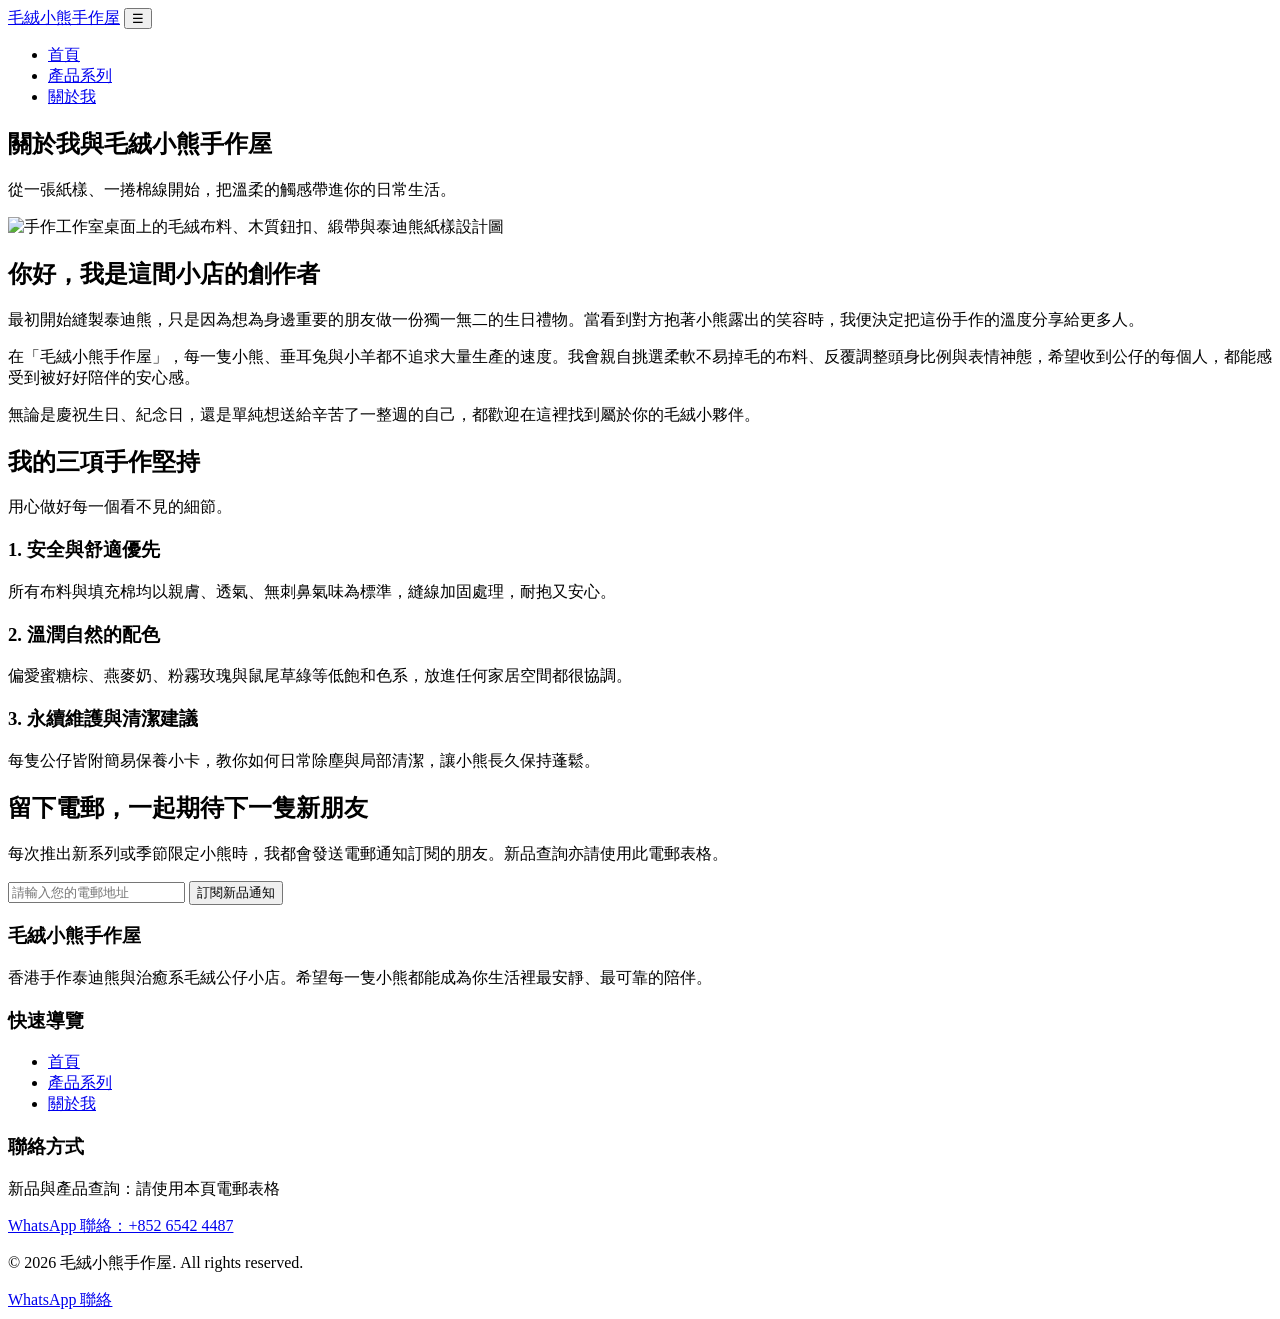
==== about.html @ b203d1cc "v1 from gemini task Hydrogen first draft" ====
<!DOCTYPE html>
<html lang="zh-Hant-HK">
<head>
  <!-- Google Tag Manager（第 1 段：請盡量放在 head 最頂端，並將 GTM-XXXXXXX 換成您的容器編號） -->
  <script>(function(w,d,s,l,i){w[l]=w[l]||[];w[l].push({'gtm.start':
  new Date().getTime(),event:'gtm.js'});var f=d.getElementsByTagName(s)[0],
  j=d.createElement(s),dl=l!='dataLayer'?'&l='+l:'';j.async=true;j.src=
  'https://www.googletagmanager.com/gtm.js?id='+i+dl;f.parentNode.insertBefore(j,f);
  })(window,document,'script','dataLayer','GTM-XXXXXXX');</script>
  <!-- End Google Tag Manager -->

  <meta charset="UTF-8">
  <meta name="viewport" content="width=device-width, initial-scale=1.0">
  <title>關於我｜毛絨小熊手作屋 — 品牌故事與手作理念</title>
  <meta name="description" content="認識毛絨小熊手作屋背後的創作者與品牌故事：為何開始縫製泰迪熊、如何挑選安全親膚布料，以及我們對每隻毛絨公仔的堅持。">
  <meta name="keywords" content="毛絨小熊手作屋故事, 泰迪熊創作者, 手作公仔理念, 香港手作小店">
  <meta property="og:title" content="關於我｜毛絨小熊手作屋">
  <meta property="og:description" content="認識我們如何從一塊布料與紙樣開始，製作出溫暖人心的手作小熊。">
  <meta property="og:type" content="website">
  <meta property="og:locale" content="zh_HK">
  <link rel="stylesheet" href="css/style.css">
</head>
<body>
  <!-- Google Tag Manager (noscript)（第 2 段：請緊接在 body 標籤開啟後，並換成您的容器編號） -->
  <noscript><iframe src="https://www.googletagmanager.com/ns.html?id=GTM-XXXXXXX"
  height="0" width="0" style="display:none;visibility:hidden"></iframe></noscript>
  <!-- End Google Tag Manager (noscript) -->

  <header class="site-header">
    <div class="container header-inner">
      <a href="index.html" class="brand-logo">毛絨小熊<span>手作屋</span></a>
      <button class="nav-toggle" type="button" aria-label="開啟導覽選單" aria-expanded="false">☰</button>
      <nav aria-label="主導覽列">
        <ul class="nav-links">
          <li><a href="index.html">首頁</a></li>
          <li><a href="products.html">產品系列</a></li>
          <li><a href="about.html" class="active">關於我</a></li>
        </ul>
      </nav>
    </div>
  </header>

  <main>
    <!-- 自我介紹與品牌故事 -->
    <section class="section">
      <div class="container">
        <header class="section-header">
          <h1>關於我與毛絨小熊手作屋</h1>
          <p>從一張紙樣、一捲棉線開始，把溫柔的觸感帶進你的日常生活。</p>
        </header>

        <div class="about-split">
          <div class="about-media">
            <img src="images/about-studio.jpg" alt="手作工作室桌面上的毛絨布料、木質鈕扣、緞帶與泰迪熊紙樣設計圖">
          </div>
          <div class="about-text">
            <h2>你好，我是這間小店的創作者</h2>
            <p>最初開始縫製泰迪熊，只是因為想為身邊重要的朋友做一份獨一無二的生日禮物。當看到對方抱著小熊露出的笑容時，我便決定把這份手作的溫度分享給更多人。</p>
            <p>在「毛絨小熊手作屋」，每一隻小熊、垂耳兔與小羊都不追求大量生產的速度。我會親自挑選柔軟不易掉毛的布料、反覆調整頭身比例與表情神態，希望收到公仔的每個人，都能感受到被好好陪伴的安心感。</p>
            <p>無論是慶祝生日、紀念日，還是單純想送給辛苦了一整週的自己，都歡迎在這裡找到屬於你的毛絨小夥伴。</p>
          </div>
        </div>
      </div>
    </section>

    <!-- 三項製作堅持 -->
    <section class="section section-alt">
      <div class="container">
        <header class="section-header">
          <h2>我的三項手作堅持</h2>
          <p>用心做好每一個看不見的細節。</p>
        </header>
        <div class="features-grid">
          <article class="feature-card">
            <h3>1. 安全與舒適優先</h3>
            <p>所有布料與填充棉均以親膚、透氣、無刺鼻氣味為標準，縫線加固處理，耐抱又安心。</p>
          </article>
          <article class="feature-card">
            <h3>2. 溫潤自然的配色</h3>
            <p>偏愛蜜糖棕、燕麥奶、粉霧玫瑰與鼠尾草綠等低飽和色系，放進任何家居空間都很協調。</p>
          </article>
          <article class="feature-card">
            <h3>3. 永續維護與清潔建議</h3>
            <p>每隻公仔皆附簡易保養小卡，教你如何日常除塵與局部清潔，讓小熊長久保持蓬鬆。</p>
          </article>
        </div>
      </div>
    </section>

    <!-- 新品電郵登記 -->
    <section class="section">
      <div class="container">
        <div class="newsletter-box">
          <h2>留下電郵，一起期待下一隻新朋友</h2>
          <p>每次推出新系列或季節限定小熊時，我都會發送電郵通知訂閱的朋友。新品查詢亦請使用此電郵表格。</p>
          <form class="newsletter-form" aria-label="關於我頁面電郵登記表單">
            <input type="email" name="email" placeholder="請輸入您的電郵地址" required aria-label="電郵地址">
            <button type="submit" class="btn btn-primary">訂閱新品通知</button>
          </form>
          <p class="form-status" role="status" aria-live="polite"></p>
        </div>
      </div>
    </section>
  </main>

  <footer class="site-footer">
    <div class="container">
      <div class="footer-grid">
        <div>
          <h3>毛絨小熊手作屋</h3>
          <p>香港手作泰迪熊與治癒系毛絨公仔小店。希望每一隻小熊都能成為你生活裡最安靜、最可靠的陪伴。</p>
        </div>
        <div>
          <h3>快速導覽</h3>
          <ul>
            <li><a href="index.html">首頁</a></li>
            <li><a href="products.html">產品系列</a></li>
            <li><a href="about.html">關於我</a></li>
          </ul>
        </div>
        <div>
          <h3>聯絡方式</h3>
          <p>新品與產品查詢：請使用本頁電郵表格</p>
          <a href="https://wa.me/85265424487" target="_blank" rel="noopener noreferrer" class="whatsapp-inline-link">
            WhatsApp 聯絡：+852 6542 4487
          </a>
        </div>
      </div>
      <div class="footer-bottom">
        <p>&copy; 2026 毛絨小熊手作屋. All rights reserved.</p>
      </div>
    </div>
  </footer>

  <a href="https://wa.me/85265424487" target="_blank" rel="noopener noreferrer" class="whatsapp-float" aria-label="透過 WhatsApp 聯絡 852-65424487">
    WhatsApp 聯絡
  </a>

  <script src="js/main.js"></script>
</body>
</html>
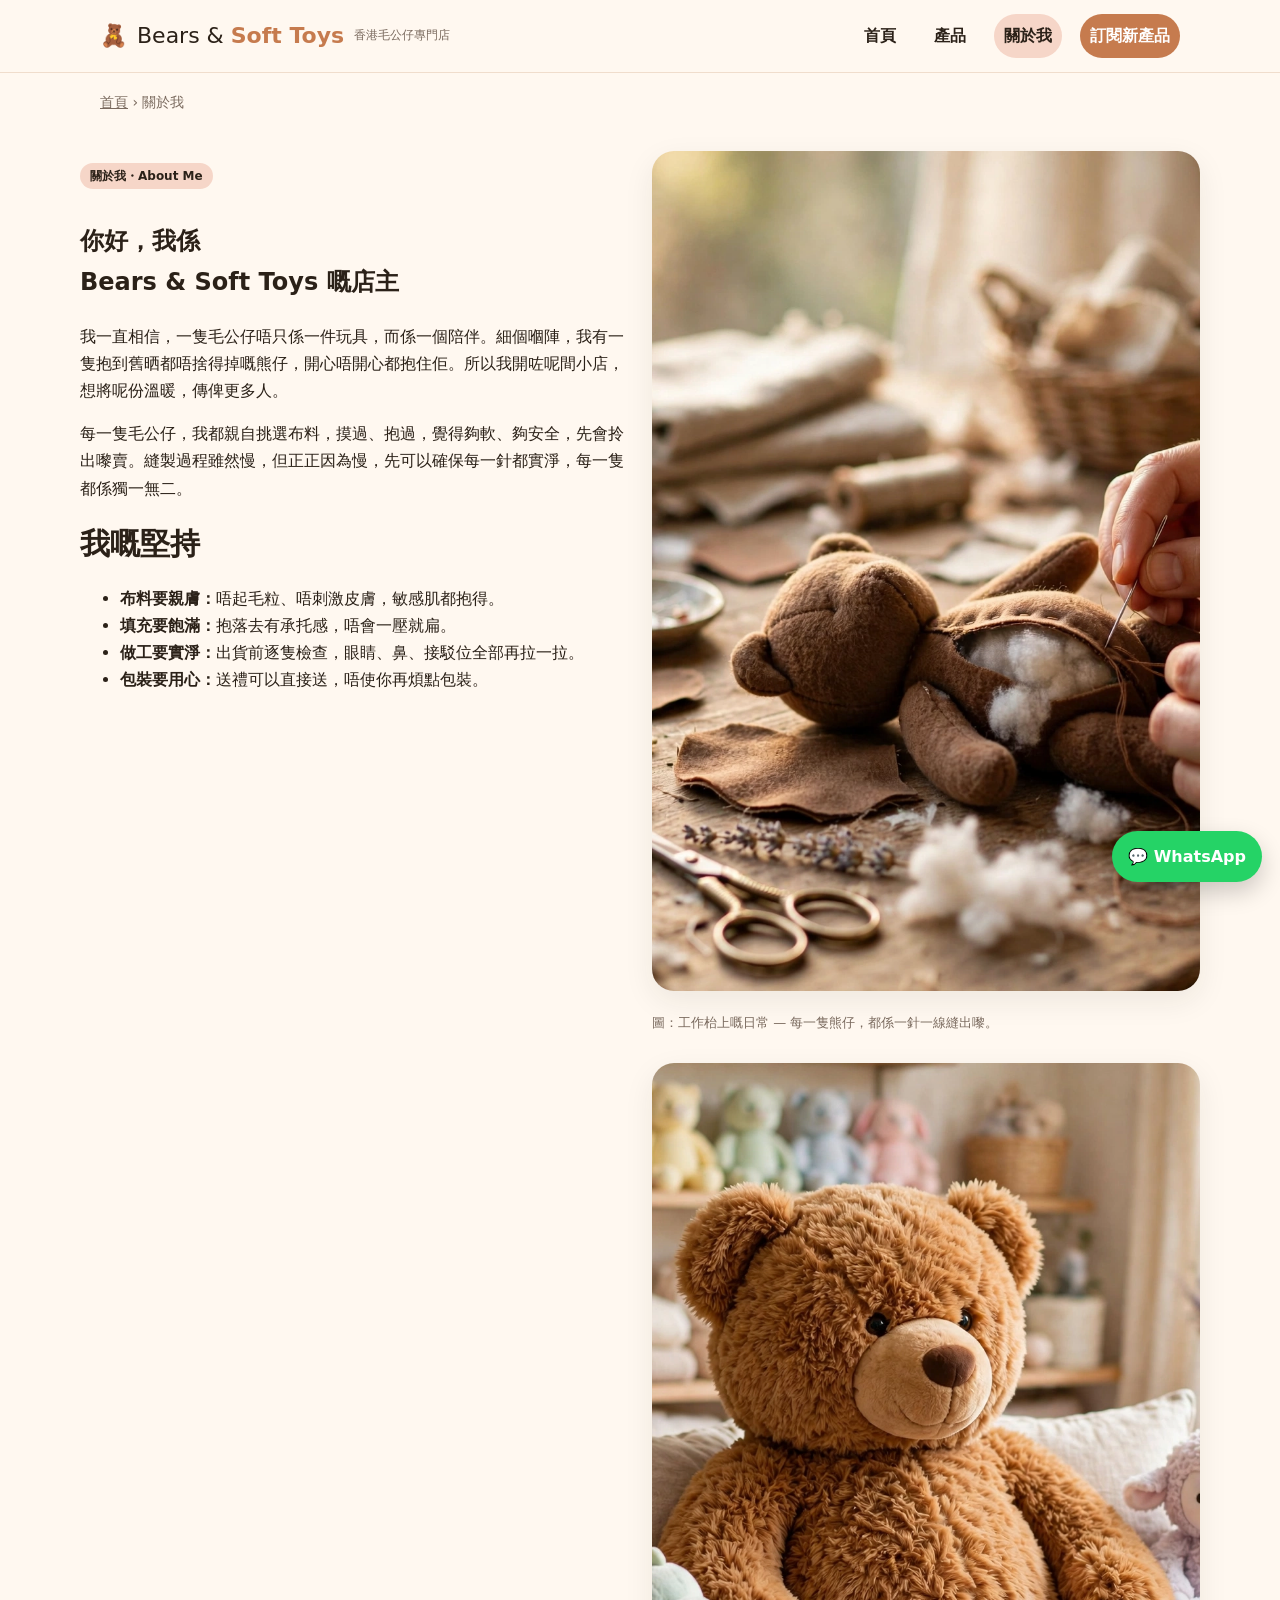
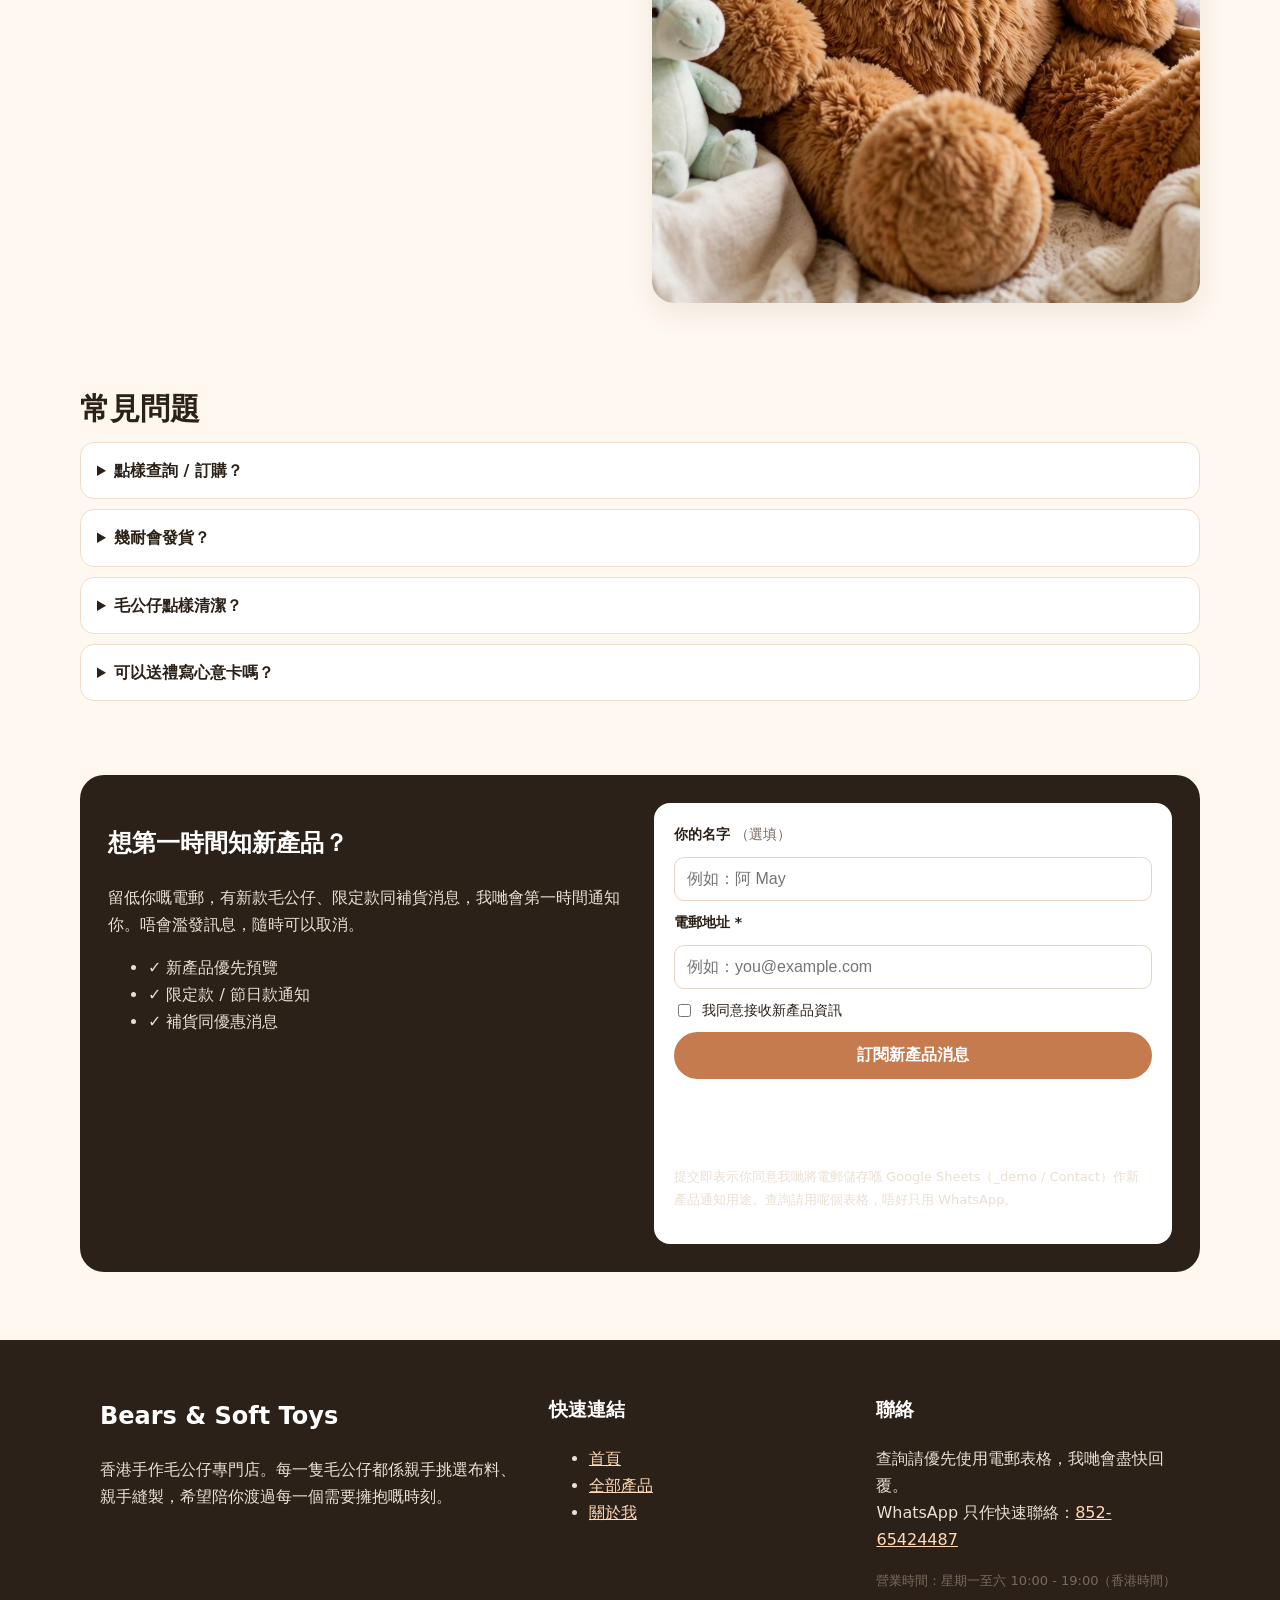
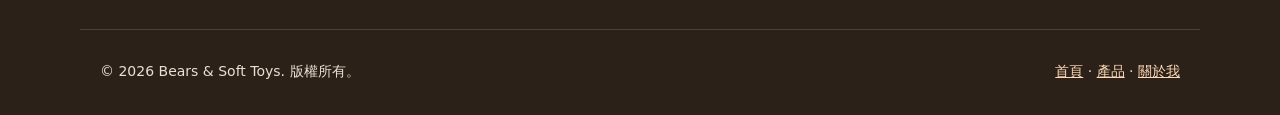
==== commit a84184aa: "v3 correct from gemini version to meta version. meta is right" ====
--- a/about.html
+++ b/about.html
@@ -1,141 +1,127 @@
 <!DOCTYPE html>
-<html lang="zh-Hant-HK">
+<html lang="zh-Hant">
 <head>
-  <!-- Google Tag Manager（第 1 段：請盡量放在 head 最頂端，並將 GTM-XXXXXXX 換成您的容器編號） -->
-  <script>(function(w,d,s,l,i){w[l]=w[l]||[];w[l].push({'gtm.start':
-  new Date().getTime(),event:'gtm.js'});var f=d.getElementsByTagName(s)[0],
-  j=d.createElement(s),dl=l!='dataLayer'?'&l='+l:'';j.async=true;j.src=
-  'https://www.googletagmanager.com/gtm.js?id='+i+dl;f.parentNode.insertBefore(j,f);
-  })(window,document,'script','dataLayer','GTM-XXXXXXX');</script>
-  <!-- End Google Tag Manager -->
-
-  <meta charset="UTF-8">
-  <meta name="viewport" content="width=device-width, initial-scale=1.0">
-  <title>關於我｜毛絨小熊手作屋 — 品牌故事與手作理念</title>
-  <meta name="description" content="認識毛絨小熊手作屋背後的創作者與品牌故事：為何開始縫製泰迪熊、如何挑選安全親膚布料，以及我們對每隻毛絨公仔的堅持。">
-  <meta name="keywords" content="毛絨小熊手作屋故事, 泰迪熊創作者, 手作公仔理念, 香港手作小店">
-  <meta property="og:title" content="關於我｜毛絨小熊手作屋">
-  <meta property="og:description" content="認識我們如何從一塊布料與紙樣開始，製作出溫暖人心的手作小熊。">
-  <meta property="og:type" content="website">
-  <meta property="og:locale" content="zh_HK">
-  <link rel="stylesheet" href="css/style.css">
+<meta charset="UTF-8">
+<!-- Google Tag Manager - 請將 GTM-XXXXXXX 換成你自己的 GTM ID，3 頁都要換 -->
+<script>(function(w,d,s,l,i){w[l]=w[l]||[];w[l].push({'gtm.start':new Date().getTime(),event:'gtm.js'});var f=d.getElementsByTagName(s)[0],j=d.createElement(s),dl=l!='dataLayer'?'&l='+l:'';j.async=true;j.src='https://www.googletagmanager.com/gtm.js?id='+i+dl;f.parentNode.insertBefore(j,f);})(window,document,'script','dataLayer','GTM-XXXXXXX');</script>
+<!-- End Google Tag Manager -->
+<meta name="viewport" content="width=device-width, initial-scale=1.0">
+<title>關於我｜Bears & Soft Toys 店主自述・香港手作毛公仔</title>
+<meta name="description" content="認識 Bears & Soft Toys 背後嘅店主：點解會開始做毛公仔、點樣挑選布料同手工縫製，同埋點樣令每一隻毛公仔成為你嘅陪伴。">
+<meta name="keywords" content="毛公仔, 熊仔, 熊公仔, 軟玩具, Bears, Soft Toys, 香港, 手作, 禮物, 訂製">
+<meta name="robots" content="index, follow">
+<meta name="author" content="Bears & Soft Toys">
+<link rel="canonical" href="https://www.yourdomain.com/about.html">
+<!-- Open Graph / Facebook -->
+<meta property="og:type" content="website">
+<meta property="og:locale" content="zh_HK">
+<meta property="og:title" content="關於我｜Bears & Soft Toys 店主自述・香港手作毛公仔">
+<meta property="og:description" content="認識 Bears & Soft Toys 背後嘅店主：點解會開始做毛公仔、點樣挑選布料同手工縫製，同埋點樣令每一隻毛公仔成為你嘅陪伴。">
+<meta property="og:url" content="https://www.yourdomain.com/about.html">
+<meta property="og:image" content="https://www.yourdomain.com/images/workshop-handmade.webp">
+<meta property="og:site_name" content="Bears & Soft Toys">
+<!-- Twitter -->
+<meta name="twitter:card" content="summary_large_image">
+<meta name="twitter:title" content="關於我｜Bears & Soft Toys 店主自述・香港手作毛公仔">
+<meta name="twitter:description" content="認識 Bears & Soft Toys 背後嘅店主：點解會開始做毛公仔、點樣挑選布料同手工縫製，同埋點樣令每一隻毛公仔成為你嘅陪伴。">
+<meta name="twitter:image" content="https://www.yourdomain.com/images/workshop-handmade.webp">
+<link rel="stylesheet" href="css/style.css">
+<script type="application/ld+json">{"@context":"https://schema.org","@type":"AboutPage","name":"關於我 - Bears & Soft Toys","url":"https://www.yourdomain.com/about.html","description":"Bears & Soft Toys 店主自述：點解會開始做毛公仔，每一隻點樣手工縫製。"}</script>
 </head>
 <body>
-  <!-- Google Tag Manager (noscript)（第 2 段：請緊接在 body 標籤開啟後，並換成您的容器編號） -->
-  <noscript><iframe src="https://www.googletagmanager.com/ns.html?id=GTM-XXXXXXX"
-  height="0" width="0" style="display:none;visibility:hidden"></iframe></noscript>
-  <!-- End Google Tag Manager (noscript) -->
-
-  <header class="site-header">
-    <div class="container header-inner">
-      <a href="index.html" class="brand-logo">毛絨小熊<span>手作屋</span></a>
-      <button class="nav-toggle" type="button" aria-label="開啟導覽選單" aria-expanded="false">☰</button>
-      <nav aria-label="主導覽列">
-        <ul class="nav-links">
-          <li><a href="index.html">首頁</a></li>
-          <li><a href="products.html">產品系列</a></li>
-          <li><a href="about.html" class="active">關於我</a></li>
+<!-- Google Tag Manager (noscript) -->
+<noscript><iframe src="https://www.googletagmanager.com/ns.html?id=GTM-XXXXXXX" height="0" width="0" style="display:none;visibility:hidden"></iframe></noscript>
+<!-- End Google Tag Manager (noscript) -->
+<header class="site-header">
+  <div class="container header-inner">
+    <a href="index.html" class="logo" aria-label="Bears &amp; Soft Toys 首頁">🧸 <span>Bears &amp; <strong>Soft Toys</strong></span><small>香港毛公仔專門店</small></a>
+    <button class="nav-toggle" id="navToggle" aria-expanded="false" aria-controls="mainNav" aria-label="開關選單">☰</button>
+    <nav id="mainNav" class="main-nav" aria-label="主選單">
+      <a href="index.html">首頁</a>
+      <a href="products.html">產品</a>
+      <a href="about.html" aria-current="page" class="active">關於我</a>
+      <a href="#email-form" class="nav-cta">訂閱新產品</a>
+    </nav>
+  </div>
+</header>
+<main>
+  <div class="container"><p class="breadcrumb"><a href="index.html">首頁</a> › 關於我</p></div>
+  <section class="container section" aria-labelledby="about-title">
+    <div class="about-grid">
+      <div>
+        <p class="tag">關於我・About Me</p>
+        <h1 id="about-title">你好，我係<br>Bears &amp; Soft Toys 嘅店主</h1>
+        <p>我一直相信，一隻毛公仔唔只係一件玩具，而係一個陪伴。細個嗰陣，我有一隻抱到舊晒都唔捨得掉嘅熊仔，開心唔開心都抱住佢。所以我開咗呢間小店，想將呢份溫暖，傳俾更多人。</p>
+        <p>每一隻毛公仔，我都親自挑選布料，摸過、抱過，覺得夠軟、夠安全，先會拎出嚟賣。縫製過程雖然慢，但正正因為慢，先可以確保每一針都實淨，每一隻都係獨一無二。</p>
+        <h2>我嘅堅持</h2>
+        <ul>
+          <li><strong>布料要親膚：</strong>唔起毛粒、唔刺激皮膚，敏感肌都抱得。</li>
+          <li><strong>填充要飽滿：</strong>抱落去有承托感，唔會一壓就扁。</li>
+          <li><strong>做工要實淨：</strong>出貨前逐隻檢查，眼睛、鼻、接駁位全部再拉一拉。</li>
+          <li><strong>包裝要用心：</strong>送禮可以直接送，唔使你再煩點包裝。</li>
         </ul>
-      </nav>
-    </div>
-  </header>
-
-  <main>
-    <!-- 自我介紹與品牌故事 -->
-    <section class="section">
-      <div class="container">
-        <header class="section-header">
-          <h1>關於我與毛絨小熊手作屋</h1>
-          <p>從一張紙樣、一捲棉線開始，把溫柔的觸感帶進你的日常生活。</p>
-        </header>
-
-        <div class="about-split">
-          <div class="about-media">
-            <img src="images/about-studio.jpg" alt="手作工作室桌面上的毛絨布料、木質鈕扣、緞帶與泰迪熊紙樣設計圖">
-          </div>
-          <div class="about-text">
-            <h2>你好，我是這間小店的創作者</h2>
-            <p>最初開始縫製泰迪熊，只是因為想為身邊重要的朋友做一份獨一無二的生日禮物。當看到對方抱著小熊露出的笑容時，我便決定把這份手作的溫度分享給更多人。</p>
-            <p>在「毛絨小熊手作屋」，每一隻小熊、垂耳兔與小羊都不追求大量生產的速度。我會親自挑選柔軟不易掉毛的布料、反覆調整頭身比例與表情神態，希望收到公仔的每個人，都能感受到被好好陪伴的安心感。</p>
-            <p>無論是慶祝生日、紀念日，還是單純想送給辛苦了一整週的自己，都歡迎在這裡找到屬於你的毛絨小夥伴。</p>
-          </div>
-        </div>
       </div>
-    </section>
-
-    <!-- 三項製作堅持 -->
-    <section class="section section-alt">
-      <div class="container">
-        <header class="section-header">
-          <h2>我的三項手作堅持</h2>
-          <p>用心做好每一個看不見的細節。</p>
-        </header>
-        <div class="features-grid">
-          <article class="feature-card">
-            <h3>1. 安全與舒適優先</h3>
-            <p>所有布料與填充棉均以親膚、透氣、無刺鼻氣味為標準，縫線加固處理，耐抱又安心。</p>
-          </article>
-          <article class="feature-card">
-            <h3>2. 溫潤自然的配色</h3>
-            <p>偏愛蜜糖棕、燕麥奶、粉霧玫瑰與鼠尾草綠等低飽和色系，放進任何家居空間都很協調。</p>
-          </article>
-          <article class="feature-card">
-            <h3>3. 永續維護與清潔建議</h3>
-            <p>每隻公仔皆附簡易保養小卡，教你如何日常除塵與局部清潔，讓小熊長久保持蓬鬆。</p>
-          </article>
-        </div>
-      </div>
-    </section>
-
-    <!-- 新品電郵登記 -->
-    <section class="section">
-      <div class="container">
-        <div class="newsletter-box">
-          <h2>留下電郵，一起期待下一隻新朋友</h2>
-          <p>每次推出新系列或季節限定小熊時，我都會發送電郵通知訂閱的朋友。新品查詢亦請使用此電郵表格。</p>
-          <form class="newsletter-form" aria-label="關於我頁面電郵登記表單">
-            <input type="email" name="email" placeholder="請輸入您的電郵地址" required aria-label="電郵地址">
-            <button type="submit" class="btn btn-primary">訂閱新品通知</button>
-          </form>
-          <p class="form-status" role="status" aria-live="polite"></p>
-        </div>
-      </div>
-    </section>
-  </main>
-
-  <footer class="site-footer">
-    <div class="container">
-      <div class="footer-grid">
-        <div>
-          <h3>毛絨小熊手作屋</h3>
-          <p>香港手作泰迪熊與治癒系毛絨公仔小店。希望每一隻小熊都能成為你生活裡最安靜、最可靠的陪伴。</p>
-        </div>
-        <div>
-          <h3>快速導覽</h3>
-          <ul>
-            <li><a href="index.html">首頁</a></li>
-            <li><a href="products.html">產品系列</a></li>
-            <li><a href="about.html">關於我</a></li>
-          </ul>
-        </div>
-        <div>
-          <h3>聯絡方式</h3>
-          <p>新品與產品查詢：請使用本頁電郵表格</p>
-          <a href="https://wa.me/85265424487" target="_blank" rel="noopener noreferrer" class="whatsapp-inline-link">
-            WhatsApp 聯絡：+852 6542 4487
-          </a>
-        </div>
-      </div>
-      <div class="footer-bottom">
-        <p>&copy; 2026 毛絨小熊手作屋. All rights reserved.</p>
+      <div>
+        <img src="images/workshop-handmade.webp" alt="店主喺工作枱上手縫啡色毛公仔，周圍有布料、線同剪刀" width="1120" height="840">
+        <p class="small">圖：工作枱上嘅日常 — 每一隻熊仔，都係一針一線縫出嚟。</p>
+        <img src="images/hero-bear-shop.webp" alt="店內大熊仔同各色毛公仔一齊擺放，溫暖家居感覺" width="1120" height="840" loading="lazy" style="margin-top:16px">
       </div>
     </div>
-  </footer>
-
-  <a href="https://wa.me/85265424487" target="_blank" rel="noopener noreferrer" class="whatsapp-float" aria-label="透過 WhatsApp 聯絡 852-65424487">
-    WhatsApp 聯絡
-  </a>
-
-  <script src="js/main.js"></script>
+  </section>
+  <section class="container section faq" aria-labelledby="faq-title">
+    <h2 id="faq-title">常見問題</h2>
+    <details><summary>點樣查詢 / 訂購？</summary><p>請用下面電郵表格留低電郵，我哋會回覆你確認存貨、價錢同送貨。WhatsApp 852-65424487 只作快速聯絡，查詢請優先用電郵表格。</p></details>
+    <details><summary>幾耐會發貨？</summary><p>現貨一般 1-3 個工作天內香港發貨。限定款 / 訂製款需要多啲時間，我哋會喺電郵話你知。</p></details>
+    <details><summary>毛公仔點樣清潔？</summary><p>建議用濕布輕輕抹表面，唔好成隻浸水洗，亦唔好用漂白水。放喺通風地方吹乾就得。</p></details>
+    <details><summary>可以送禮寫心意卡嗎？</summary><p>可以。留電郵嗰陣寫低你想寫嘅說話，我哋會幫你放入去。</p></details>
+  </section>
+<section class="email-section" id="email-form-section" aria-labelledby="email-title">
+  <div class="container email-box">
+    <div>
+      <h2 id="email-title">想第一時間知新產品？</h2>
+      <p>留低你嘅電郵，有新款毛公仔、限定款同補貨消息，我哋會第一時間通知你。唔會濫發訊息，隨時可以取消。</p>
+      <ul class="check-list">
+        <li>✓ 新產品優先預覽</li>
+        <li>✓ 限定款 / 節日款通知</li>
+        <li>✓ 補貨同優惠消息</li>
+      </ul>
+    </div>
+    <form id="email-form" class="email-form" novalidate>
+      <label for="customer-name">你的名字 <span class="optional">（選填）</span></label>
+      <input type="text" id="customer-name" name="name" autocomplete="name" placeholder="例如：阿 May">
+      <label for="customer-email">電郵地址 *</label>
+      <input type="email" id="customer-email" name="email" autocomplete="email" placeholder="例如：you@example.com" required>
+      <label class="checkbox"><input type="checkbox" id="agree" required> 我同意接收新產品資訊</label>
+      <button type="submit" id="email-submit-btn">訂閱新產品消息</button>
+      <p class="form-note" id="form-message" role="status" aria-live="polite"></p>
+      <p class="small">提交即表示你同意我哋將電郵儲存喺 Google Sheets（_demo / Contact）作新產品通知用途。查詢請用呢個表格，唔好只用 WhatsApp。</p>
+    </form>
+  </div>
+</section>
+</main>
+<footer class="site-footer">
+  <div class="container footer-grid">
+    <div>
+      <h2>Bears &amp; Soft Toys</h2>
+      <p>香港手作毛公仔專門店。每一隻毛公仔都係親手挑選布料、親手縫製，希望陪你渡過每一個需要擁抱嘅時刻。</p>
+    </div>
+    <nav aria-label="頁尾選單">
+      <h3>快速連結</h3>
+      <ul>
+        <li><a href="index.html">首頁</a></li>
+        <li><a href="products.html">全部產品</a></li>
+        <li><a href="about.html">關於我</a></li>
+      </ul>
+    </nav>
+    <div>
+      <h3>聯絡</h3>
+      <p>查詢請優先使用電郵表格，我哋會盡快回覆。<br>WhatsApp 只作快速聯絡：<a class="whatsapp-link" href="https://wa.me/85265424487" target="_blank" rel="noopener" data-event="whatsapp_click">852-65424487</a></p>
+      <p class="small">營業時間：星期一至六 10:00 - 19:00（香港時間）</p>
+    </div>
+  </div>
+  <div class="container footer-bottom"><p>© <span id="year">2026</span> Bears &amp; Soft Toys. 版權所有。</p><p><a href="index.html">首頁</a> · <a href="products.html">產品</a> · <a href="about.html">關於我</a></p></div>
+</footer>
+<a class="float-whatsapp" href="https://wa.me/85265424487?text=%E4%BD%A0%E5%A5%BD%EF%BC%8C%E6%88%91%E6%83%B3%E4%BA%86%E8%A7%A3%E6%AF%9B%E5%85%AC%E4%BB%94%E7%94%A2%E5%93%81" target="_blank" rel="noopener" data-event="whatsapp_click" aria-label="WhatsApp 快速聯絡 852-65424487">💬 WhatsApp</a>
+<script src="js/main.js" defer></script>
 </body>
 </html>
--- a/css/style.css
+++ b/css/style.css
@@ -0,0 +1,22 @@
+/* Bears & Soft Toys - css/style.css | 獨立檔案，3 頁共用 */
+:root{--bg:#FFF8F0;--card:#fff;--ink:#2B2118;--muted:#7A6A5E;--brand:#C67B4E;--brand2:#E8A87C;--pink:#F6D6C8;--green:#7A9A7E;--line:#F0DDCC;--radius:18px;--shadow:0 10px 30px rgba(43,33,24,.08)}
+*{box-sizing:border-box}html{scroll-behavior:smooth}body{margin:0;font-family:"PingFang HK","PingFang TC","Microsoft JhengHei","Noto Sans TC",system-ui,-apple-system,sans-serif;background:var(--bg);color:var(--ink);line-height:1.7}
+a{color:#8A4B1F}.container{max-width:1120px;margin:0 auto;padding:0 20px}
+.site-header{position:sticky;top:0;z-index:50;background:rgba(255,248,240,.96);backdrop-filter:blur(8px);border-bottom:1px solid var(--line)}
+.header-inner{display:flex;align-items:center;justify-content:space-between;gap:16px;min-height:72px}
+.logo{display:flex;align-items:center;gap:10px;text-decoration:none;color:var(--ink);font-size:22px;line-height:1.1}.logo strong{color:var(--brand)}.logo small{display:block;font-size:12px;color:var(--muted);font-weight:400}
+.main-nav{display:flex;gap:18px;align-items:center}.main-nav a{text-decoration:none;color:var(--ink);font-weight:600;padding:8px 10px;border-radius:999px}.main-nav a.active,.main-nav a:hover{background:var(--pink)}.nav-cta{background:var(--brand)!important;color:#fff!important}.nav-toggle{display:none;border:1px solid var(--line);background:#fff;border-radius:10px;padding:8px 12px;font-size:18px;cursor:pointer}
+.hero{display:grid;grid-template-columns:1.05fr .95fr;gap:28px;align-items:center;padding:36px 0 20px}
+.hero h1{font-size:44px;line-height:1.2;margin:0 0 12px}.hero h1 em{color:var(--brand);font-style:normal}.hero p.lead{font-size:18px;color:var(--muted);margin:0 0 20px}.btn{display:inline-block;padding:12px 20px;border-radius:999px;text-decoration:none;font-weight:700;border:0;cursor:pointer}.btn-primary{background:var(--brand);color:#fff}.btn-ghost{background:#fff;border:1px solid var(--line);color:var(--ink);margin-left:10px}.btn-small{padding:8px 14px;font-size:14px}
+.carousel{position:relative;border-radius:22px;overflow:hidden;box-shadow:var(--shadow);background:#eee;aspect-ratio:4/3}.carousel-track{display:flex;transition:transform .5s ease;height:100%}.carousel-slide{min-width:100%;position:relative}.carousel-slide img{width:100%;height:100%;object-fit:cover;display:block}.carousel-caption{position:absolute;left:16px;bottom:16px;background:rgba(255,255,255,.92);padding:10px 14px;border-radius:12px;font-weight:700}.carousel-btn{position:absolute;top:50%;transform:translateY(-50%);background:#fff;border:0;width:42px;height:42px;border-radius:50%;cursor:pointer;box-shadow:var(--shadow);font-size:20px}.carousel-btn.prev{left:12px}.carousel-btn.next{right:12px}.carousel-dots{position:absolute;bottom:12px;left:50%;transform:translateX(-50%);display:flex;gap:8px}.carousel-dots button{width:10px;height:10px;border-radius:50%;border:0;background:rgba(255,255,255,.7);cursor:pointer}.carousel-dots button[aria-selected="true"]{background:var(--brand)}
+.section{padding:36px 0}.section h2{font-size:30px;margin:0 0 8px}.section .sub{color:var(--muted);margin:0 0 20px}
+.features{display:grid;grid-template-columns:repeat(3,1fr);gap:16px}.card{background:var(--card);border:1px solid var(--line);border-radius:var(--radius);padding:20px;box-shadow:var(--shadow)}.card h3{margin:8px 0 6px}.card p{color:var(--muted);margin:0}
+.product-grid{display:grid;grid-template-columns:repeat(3,1fr);gap:18px}.product-card{background:#fff;border:1px solid var(--line);border-radius:var(--radius);overflow:hidden;display:flex;flex-direction:column}.product-card img{width:100%;aspect-ratio:1/1;object-fit:cover}.product-body{padding:16px;display:flex;flex-direction:column;gap:8px;flex:1}.product-body h3{margin:0;font-size:19px}.price{font-weight:800;color:var(--brand);font-size:18px}.tag{display:inline-block;background:var(--pink);padding:3px 10px;border-radius:999px;font-size:12px;font-weight:700}.product-actions{display:flex;gap:8px;margin-top:auto;flex-wrap:wrap}
+.filters{display:flex;gap:10px;flex-wrap:wrap;margin:0 0 20px}.filter-btn{padding:9px 16px;border-radius:999px;border:1px solid var(--line);background:#fff;cursor:pointer;font-weight:700}.filter-btn.active,.filter-btn:hover{background:var(--brand);color:#fff;border-color:var(--brand)}
+.email-section{padding:28px 0 48px}.email-box{background:#2B2118;color:#FFF8F0;border-radius:24px;padding:28px;display:grid;grid-template-columns:1fr 1fr;gap:28px}.email-box h2{color:#fff}.email-box p,.email-box li{color:#EADFD3}.email-form{background:#fff;color:var(--ink);padding:20px;border-radius:16px;display:flex;flex-direction:column;gap:10px}.email-form label{font-weight:700;font-size:14px}.email-form input[type="text"],.email-form input[type="email"]{padding:12px;border:1px solid #E5D5C5;border-radius:10px;font-size:16px;width:100%}.email-form button{background:var(--brand);color:#fff;border:0;padding:13px;border-radius:999px;font-weight:800;cursor:pointer;font-size:16px}.email-form button:disabled{opacity:.6}.checkbox{font-weight:400!important;display:flex;gap:8px;align-items:center}.optional{font-weight:400;color:var(--muted)}.small{font-size:13px;color:var(--muted)}.form-note{font-weight:700;min-height:22px}.form-note.success{color:#1A7A3A}.form-note.error{color:#B42318}
+.about-grid{display:grid;grid-template-columns:1fr 1fr;gap:24px;align-items:start}.about-grid img{width:100%;border-radius:22px;box-shadow:var(--shadow);aspect-ratio:4/3;object-fit:cover}
+.faq details{background:#fff;border:1px solid var(--line);border-radius:14px;padding:14px 16px;margin-bottom:10px}.faq summary{cursor:pointer;font-weight:700}
+.site-footer{background:#2B2118;color:#EADFD3;margin-top:20px;padding:36px 0 18px}.site-footer a{color:#FFD9B8}.footer-grid{display:grid;grid-template-columns:1.4fr 1fr 1fr;gap:24px}.footer-grid h2,.footer-grid h3{color:#fff}.footer-bottom{display:flex;justify-content:space-between;gap:16px;flex-wrap:wrap;border-top:1px solid rgba(255,255,255,.15);margin-top:24px;padding-top:16px;font-size:14px}
+.float-whatsapp{position:fixed;right:18px;bottom:18px;background:#25D366;color:#fff!important;text-decoration:none;padding:12px 16px;border-radius:999px;font-weight:800;box-shadow:0 10px 24px rgba(0,0,0,.2);z-index:60}
+.breadcrumb{font-size:14px;color:var(--muted);margin:18px 0 0}.breadcrumb a{color:var(--muted)}
+@media(max-width:820px){.hero{grid-template-columns:1fr}.hero h1{font-size:34px}.features,.product-grid,.email-box,.about-grid,.footer-grid{grid-template-columns:1fr}.main-nav{display:none;position:absolute;top:72px;left:0;right:0;background:#FFF8F0;flex-direction:column;padding:16px;border-bottom:1px solid var(--line)}.main-nav.open{display:flex}.nav-toggle{display:block}.carousel{aspect-ratio:1/1}}
